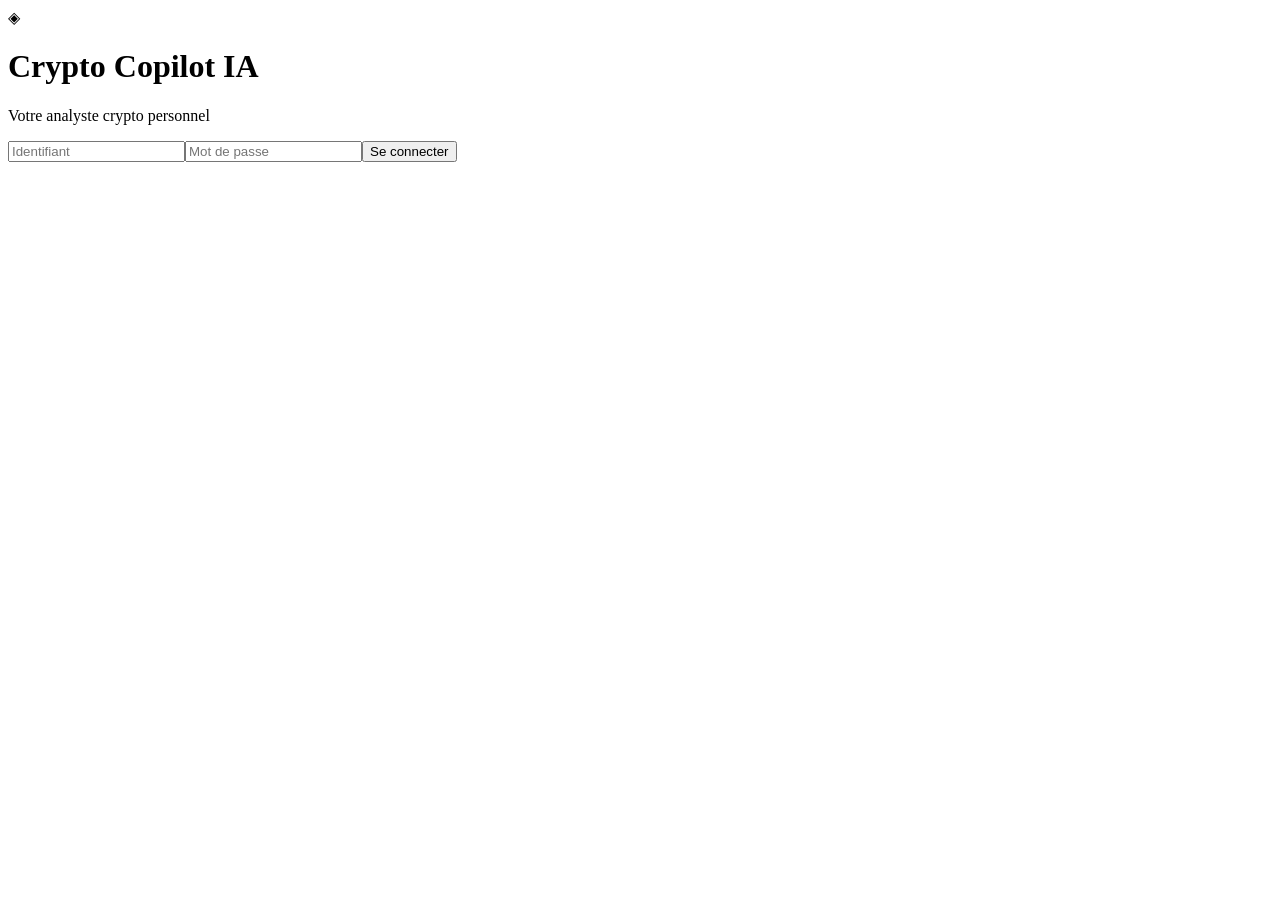
==== app/static/index.html @ a6724772 "Rename index.html to index.html" ====
<!doctype html><html lang="fr"><head><meta charset="utf-8"><meta name="viewport" content="width=device-width,initial-scale=1,viewport-fit=cover"><meta name="theme-color" content="#07111f"><link rel="manifest" href="/static/manifest.json"><title>Crypto Copilot IA</title><link rel="stylesheet" href="/static/style.css"></head><body><div id="login" class="center"><form class="login-card" id="loginForm"><div class="logo">◈</div><h1>Crypto Copilot IA</h1><p>Votre analyste crypto personnel</p><input id="user" placeholder="Identifiant" required><input id="pass" type="password" placeholder="Mot de passe" required><button>Se connecter</button><div id="loginErr" class="error"></div></form></div><div id="app" hidden><header><div><b>◈ Crypto Copilot IA</b><small>Application privée</small></div><button class="ghost" onclick="logout()">Déconnexion</button></header><nav><button class="active" data-tab="dashboard">Tableau de bord</button><button data-tab="capture">Capture TradingView</button><button data-tab="alerts">Alertes</button><button data-tab="journal">Journal</button></nav><main><section id="dashboard" class="tab active"><div class="hero"><span class="kicker">ANALYSE DU MARCHÉ</span><h2>Une décision expliquée, jamais un signal aveugle.</h2></div><div class="controls"><input id="symbol" value="BTCUSDT"><select id="interval"><option>5m</option><option selected>15m</option><option>1h</option><option>4h</option><option>1d</option></select><button onclick="runAnalysis()">Analyser</button></div><div id="loading" class="muted"></div><div id="result"></div></section><section id="capture" class="tab"><div class="panel"><h2>Analyser une capture TradingView</h2><input id="image" type="file" accept="image/png,image/jpeg,image/webp"><textarea id="question" rows="3">La bougie de confirmation est-elle validée ?</textarea><button onclick="uploadShot()">Analyser la capture</button><div id="visionResult" class="analysis-text"></div></div></section><section id="alerts" class="tab"><div class="panel"><div class="row"><h2>Alertes de confirmation</h2><button onclick="scanNow()">Vérifier maintenant</button></div><p class="muted">Notifications iPhone via Telegram.</p><div id="alertsList"></div></div></section><section id="journal" class="tab"><div class="panel"><h2>Journal de trading</h2><div id="tradesList"></div></div></section></main></div><script src="/static/app.js"></script></body></html>
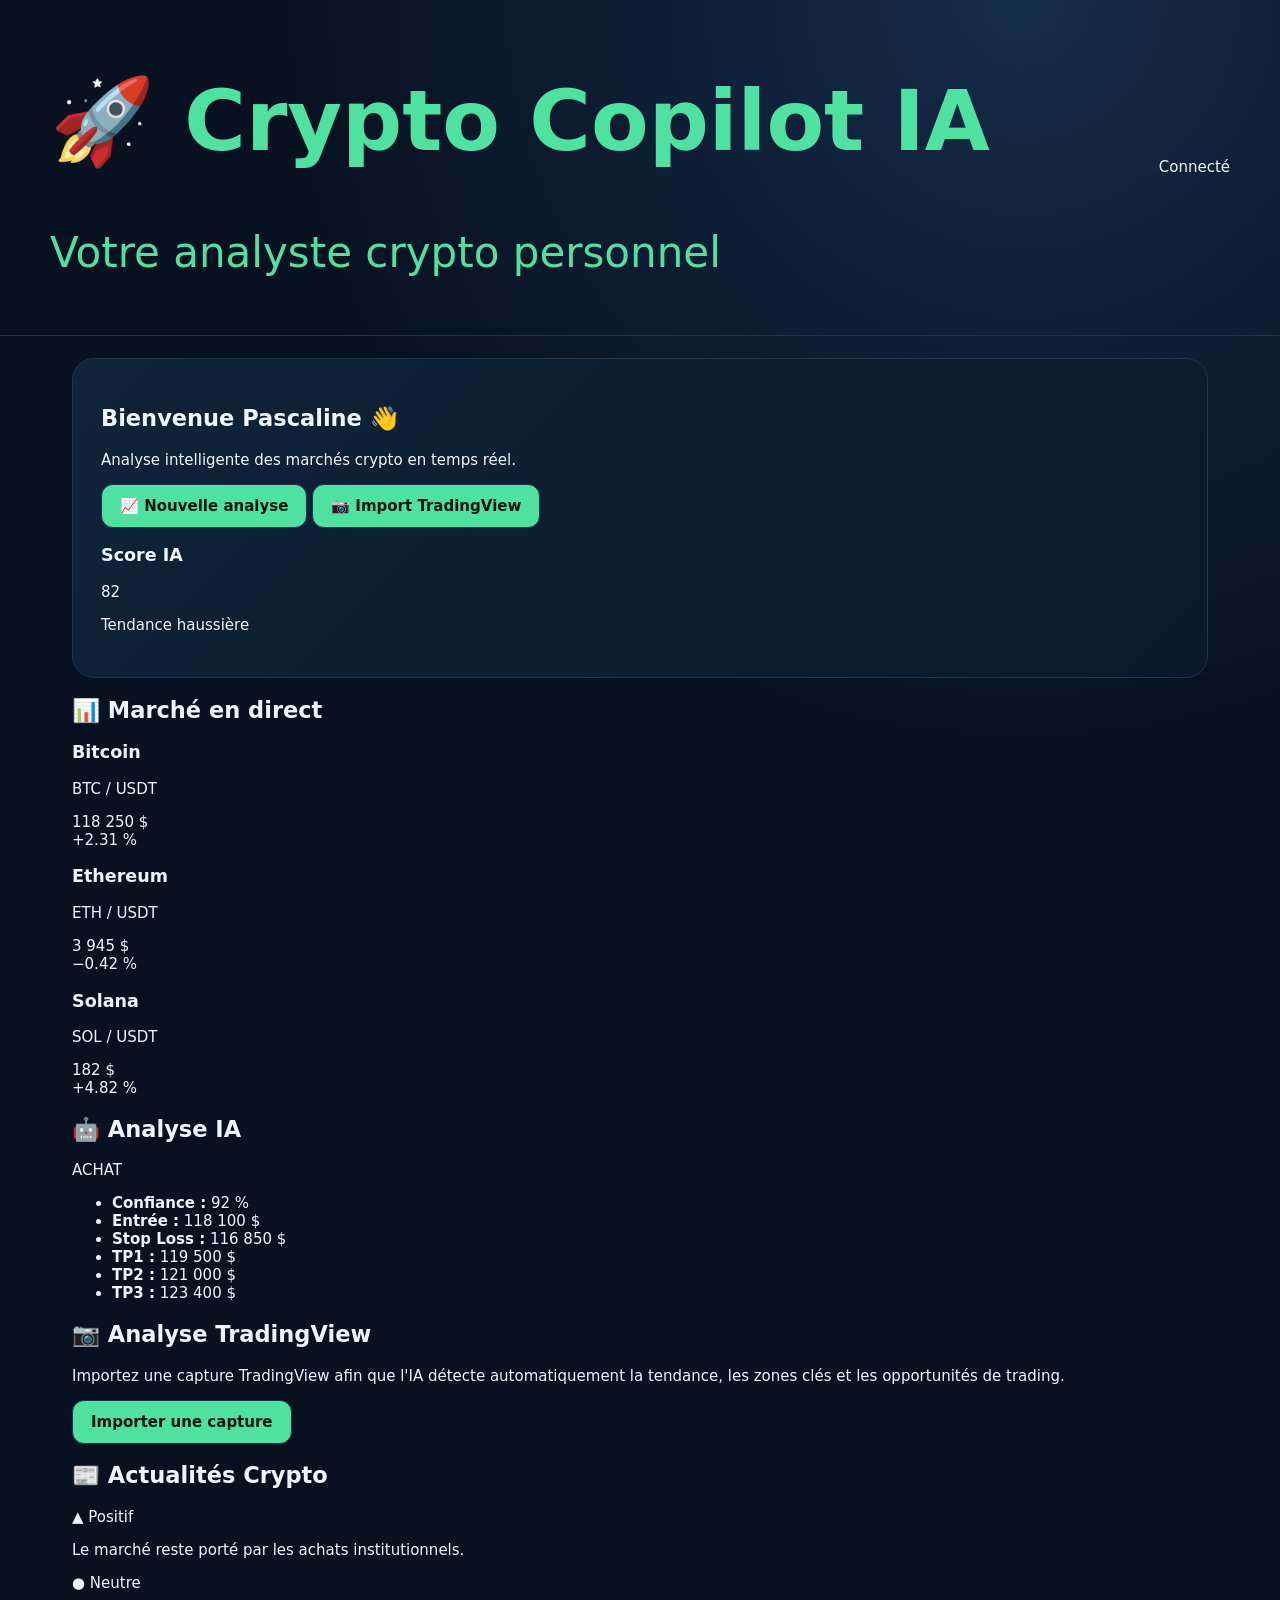
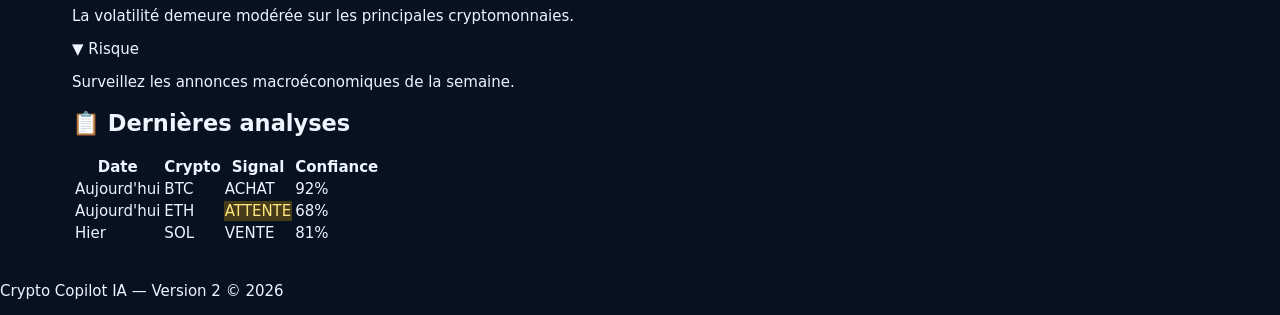
==== commit 9d41a716: "Update index.html" ====
--- a/app/static/index.html
+++ b/app/static/index.html
@@ -1 +1,315 @@
-<!doctype html><html lang="fr"><head><meta charset="utf-8"><meta name="viewport" content="width=device-width,initial-scale=1,viewport-fit=cover"><meta name="theme-color" content="#07111f"><link rel="manifest" href="/static/manifest.json"><title>Crypto Copilot IA</title><link rel="stylesheet" href="/static/style.css"></head><body><div id="login" class="center"><form class="login-card" id="loginForm"><div class="logo">◈</div><h1>Crypto Copilot IA</h1><p>Votre analyste crypto personnel</p><input id="user" placeholder="Identifiant" required><input id="pass" type="password" placeholder="Mot de passe" required><button>Se connecter</button><div id="loginErr" class="error"></div></form></div><div id="app" hidden><header><div><b>◈ Crypto Copilot IA</b><small>Application privée</small></div><button class="ghost" onclick="logout()">Déconnexion</button></header><nav><button class="active" data-tab="dashboard">Tableau de bord</button><button data-tab="capture">Capture TradingView</button><button data-tab="alerts">Alertes</button><button data-tab="journal">Journal</button></nav><main><section id="dashboard" class="tab active"><div class="hero"><span class="kicker">ANALYSE DU MARCHÉ</span><h2>Une décision expliquée, jamais un signal aveugle.</h2></div><div class="controls"><input id="symbol" value="BTCUSDT"><select id="interval"><option>5m</option><option selected>15m</option><option>1h</option><option>4h</option><option>1d</option></select><button onclick="runAnalysis()">Analyser</button></div><div id="loading" class="muted"></div><div id="result"></div></section><section id="capture" class="tab"><div class="panel"><h2>Analyser une capture TradingView</h2><input id="image" type="file" accept="image/png,image/jpeg,image/webp"><textarea id="question" rows="3">La bougie de confirmation est-elle validée ?</textarea><button onclick="uploadShot()">Analyser la capture</button><div id="visionResult" class="analysis-text"></div></div></section><section id="alerts" class="tab"><div class="panel"><div class="row"><h2>Alertes de confirmation</h2><button onclick="scanNow()">Vérifier maintenant</button></div><p class="muted">Notifications iPhone via Telegram.</p><div id="alertsList"></div></div></section><section id="journal" class="tab"><div class="panel"><h2>Journal de trading</h2><div id="tradesList"></div></div></section></main></div><script src="/static/app.js"></script></body></html>
+<!DOCTYPE html>
+<html lang="fr">
+
+<head>
+
+<meta charset="UTF-8">
+<meta name="viewport" content="width=device-width, initial-scale=1.0">
+
+<title>Crypto Copilot IA</title>
+
+<link rel="stylesheet" href="style.css">
+
+<link rel="manifest" href="manifest.json">
+
+<link rel="preconnect" href="https://fonts.googleapis.com">
+<link rel="preconnect" href="https://fonts.gstatic.com" crossorigin>
+
+<link href="https://fonts.googleapis.com/css2?family=Poppins:wght@300;400;500;600;700&display=swap" rel="stylesheet">
+
+</head>
+
+<body>
+
+<header class="topbar">
+
+<div class="logo">
+
+<h1>
+🚀 Crypto Copilot IA
+</h1>
+
+<p>
+Votre analyste crypto personnel
+</p>
+
+</div>
+
+<div class="status">
+
+<span class="online"></span>
+
+Connecté
+
+</div>
+
+</header>
+
+<main class="dashboard">
+
+<section class="hero">
+
+<div class="hero-left">
+
+<h2>
+
+Bienvenue Pascaline 👋
+
+</h2>
+
+<p>
+
+Analyse intelligente des marchés crypto en temps réel.
+
+</p>
+
+<div class="hero-buttons">
+
+<button id="analyseBtn">
+
+📈 Nouvelle analyse
+
+</button>
+
+<button id="uploadBtn">
+
+📷 Import TradingView
+
+</button>
+
+</div>
+
+</div>
+
+<div class="hero-right">
+
+<div class="score-card">
+
+<h3>
+
+Score IA
+
+</h3>
+
+<div id="score">
+
+82
+
+</div>
+
+<p>
+
+Tendance haussière
+
+</p>
+
+</div>
+
+</div>
+
+</section>
+  <section class="market-overview">
+
+<h2>
+
+📊 Marché en direct
+
+</h2>
+
+<div class="market-grid">
+
+<div class="market-card">
+
+<h3>Bitcoin</h3>
+
+<p class="symbol">BTC / USDT</p>
+
+<div class="price" id="btc-price">
+118 250 $
+</div>
+
+<div class="positive">
++2.31 %
+</div>
+
+</div>
+
+<div class="market-card">
+
+<h3>Ethereum</h3>
+
+<p class="symbol">ETH / USDT</p>
+
+<div class="price" id="eth-price">
+3 945 $
+</div>
+
+<div class="negative">
+−0.42 %
+</div>
+
+</div>
+
+<div class="market-card">
+
+<h3>Solana</h3>
+
+<p class="symbol">SOL / USDT</p>
+
+<div class="price">
+182 $
+</div>
+
+<div class="positive">
++4.82 %
+</div>
+
+</div>
+
+</div>
+
+</section>
+
+<section class="analysis-panel">
+
+<h2>
+
+🤖 Analyse IA
+
+</h2>
+
+<div class="analysis-card">
+
+<div class="signal buy">
+
+ACHAT
+
+</div>
+
+<ul>
+
+<li><strong>Confiance :</strong> 92 %</li>
+
+<li><strong>Entrée :</strong> 118 100 $</li>
+
+<li><strong>Stop Loss :</strong> 116 850 $</li>
+
+<li><strong>TP1 :</strong> 119 500 $</li>
+
+<li><strong>TP2 :</strong> 121 000 $</li>
+
+<li><strong>TP3 :</strong> 123 400 $</li>
+
+</ul>
+
+</div>
+
+</section>
+  
+  <section class="tools-section">
+
+    <div class="tool-card">
+
+        <h2>📷 Analyse TradingView</h2>
+
+        <p>
+            Importez une capture TradingView afin que l'IA détecte automatiquement
+            la tendance, les zones clés et les opportunités de trading.
+        </p>
+
+        <button id="uploadTradingView">
+            Importer une capture
+        </button>
+
+    </div>
+
+    <div class="tool-card">
+
+        <h2>📰 Actualités Crypto</h2>
+
+        <div class="news-list">
+
+            <div class="news-item">
+                <span class="news-impact positive">▲ Positif</span>
+                <p>Le marché reste porté par les achats institutionnels.</p>
+            </div>
+
+            <div class="news-item">
+                <span class="news-impact neutral">● Neutre</span>
+                <p>La volatilité demeure modérée sur les principales cryptomonnaies.</p>
+            </div>
+
+            <div class="news-item">
+                <span class="news-impact negative">▼ Risque</span>
+                <p>Surveillez les annonces macroéconomiques de la semaine.</p>
+            </div>
+
+        </div>
+
+    </div>
+
+</section>
+
+<section class="history-section">
+
+    <h2>📋 Dernières analyses</h2>
+
+    <table class="history-table">
+
+        <thead>
+
+            <tr>
+                <th>Date</th>
+                <th>Crypto</th>
+                <th>Signal</th>
+                <th>Confiance</th>
+            </tr>
+
+        </thead>
+
+        <tbody>
+
+            <tr>
+                <td>Aujourd'hui</td>
+                <td>BTC</td>
+                <td class="buy">ACHAT</td>
+                <td>92%</td>
+            </tr>
+
+            <tr>
+                <td>Aujourd'hui</td>
+                <td>ETH</td>
+                <td class="wait">ATTENTE</td>
+                <td>68%</td>
+            </tr>
+
+            <tr>
+                <td>Hier</td>
+                <td>SOL</td>
+                <td class="sell">VENTE</td>
+                <td>81%</td>
+            </tr>
+
+        </tbody>
+
+    </table>
+
+</section>
+
+</main>
+
+<footer>
+
+<p>
+
+Crypto Copilot IA — Version 2 © 2026
+
+</p>
+
+</footer>
+
+<script src="app.js"></script>
+
+</body>
+
+</html>
--- a/app/static/style.css
+++ b/app/static/style.css
@@ -0,0 +1 @@
+:root{--bg:#07111f;--panel:#0e1b2c;--text:#eef5ff;--muted:#91a4bd;--accent:#4ee1a0;--warn:#f2c94c;--bad:#ff6b7a;--line:#20344e}*{box-sizing:border-box}body{margin:0;background:radial-gradient(circle at 80% 0,#142b49,transparent 35%),var(--bg);color:var(--text);font:15px system-ui;min-height:100vh}.center{min-height:100vh;display:grid;place-items:center;padding:22px}.login-card,.panel,.card{background:#0e1b2cf5;border:1px solid var(--line);border-radius:20px;padding:22px}.login-card{width:min(420px,100%);padding:34px}.logo{font-size:42px;color:var(--accent)}input,select,textarea,button{font:inherit;border-radius:12px;border:1px solid var(--line)}input,select,textarea{width:100%;padding:13px;background:#091625;color:var(--text);margin:7px 0}button{padding:12px 18px;background:var(--accent);color:#04140d;font-weight:750;cursor:pointer}.ghost{background:transparent;color:var(--text)}.error{color:var(--bad)}header{display:flex;justify-content:space-between;align-items:center;padding:16px max(18px,calc((100% - 1180px)/2));border-bottom:1px solid var(--line)}header small{display:block;color:var(--muted)}nav{display:flex;gap:8px;overflow:auto;padding:12px max(18px,calc((100% - 1180px)/2));border-bottom:1px solid var(--line)}nav button{background:transparent;color:var(--muted);border:0;white-space:nowrap}nav button.active{background:#13243a;color:var(--text)}main{max-width:1180px;margin:auto;padding:22px}.tab{display:none}.tab.active{display:block}.hero{padding:28px;background:linear-gradient(135deg,#10233a,#0b1929);border:1px solid var(--line);border-radius:22px}.kicker{color:var(--accent);font-weight:800;letter-spacing:.14em}.controls{display:grid;grid-template-columns:1fr 130px auto;gap:10px;margin:18px 0}.grid{display:grid;grid-template-columns:repeat(4,1fr);gap:12px}.metric b{display:block;font-size:24px}.muted{color:var(--muted)}.badge{display:inline-block;border-radius:999px;padding:6px 10px;font-weight:800}.good{background:#123d2f;color:#6ff0b5}.wait{background:#453b18;color:#ffe47e}.bad{background:#461e2b;color:#ff93a0}.row{display:flex;justify-content:space-between;align-items:center;gap:12px}.plan{display:grid;grid-template-columns:repeat(5,1fr);gap:10px}.level,.item{padding:12px;background:#091625;border-radius:12px}.item{margin:8px 0;border-left:3px solid var(--accent)}.analysis-text{white-space:pre-wrap;line-height:1.65;margin-top:18px}@media(max-width:760px){.controls{grid-template-columns:1fr 100px}.controls button{grid-column:1/-1}.grid{grid-template-columns:1fr 1fr}.plan{grid-template-columns:1fr 1fr}main{padding:16px}}
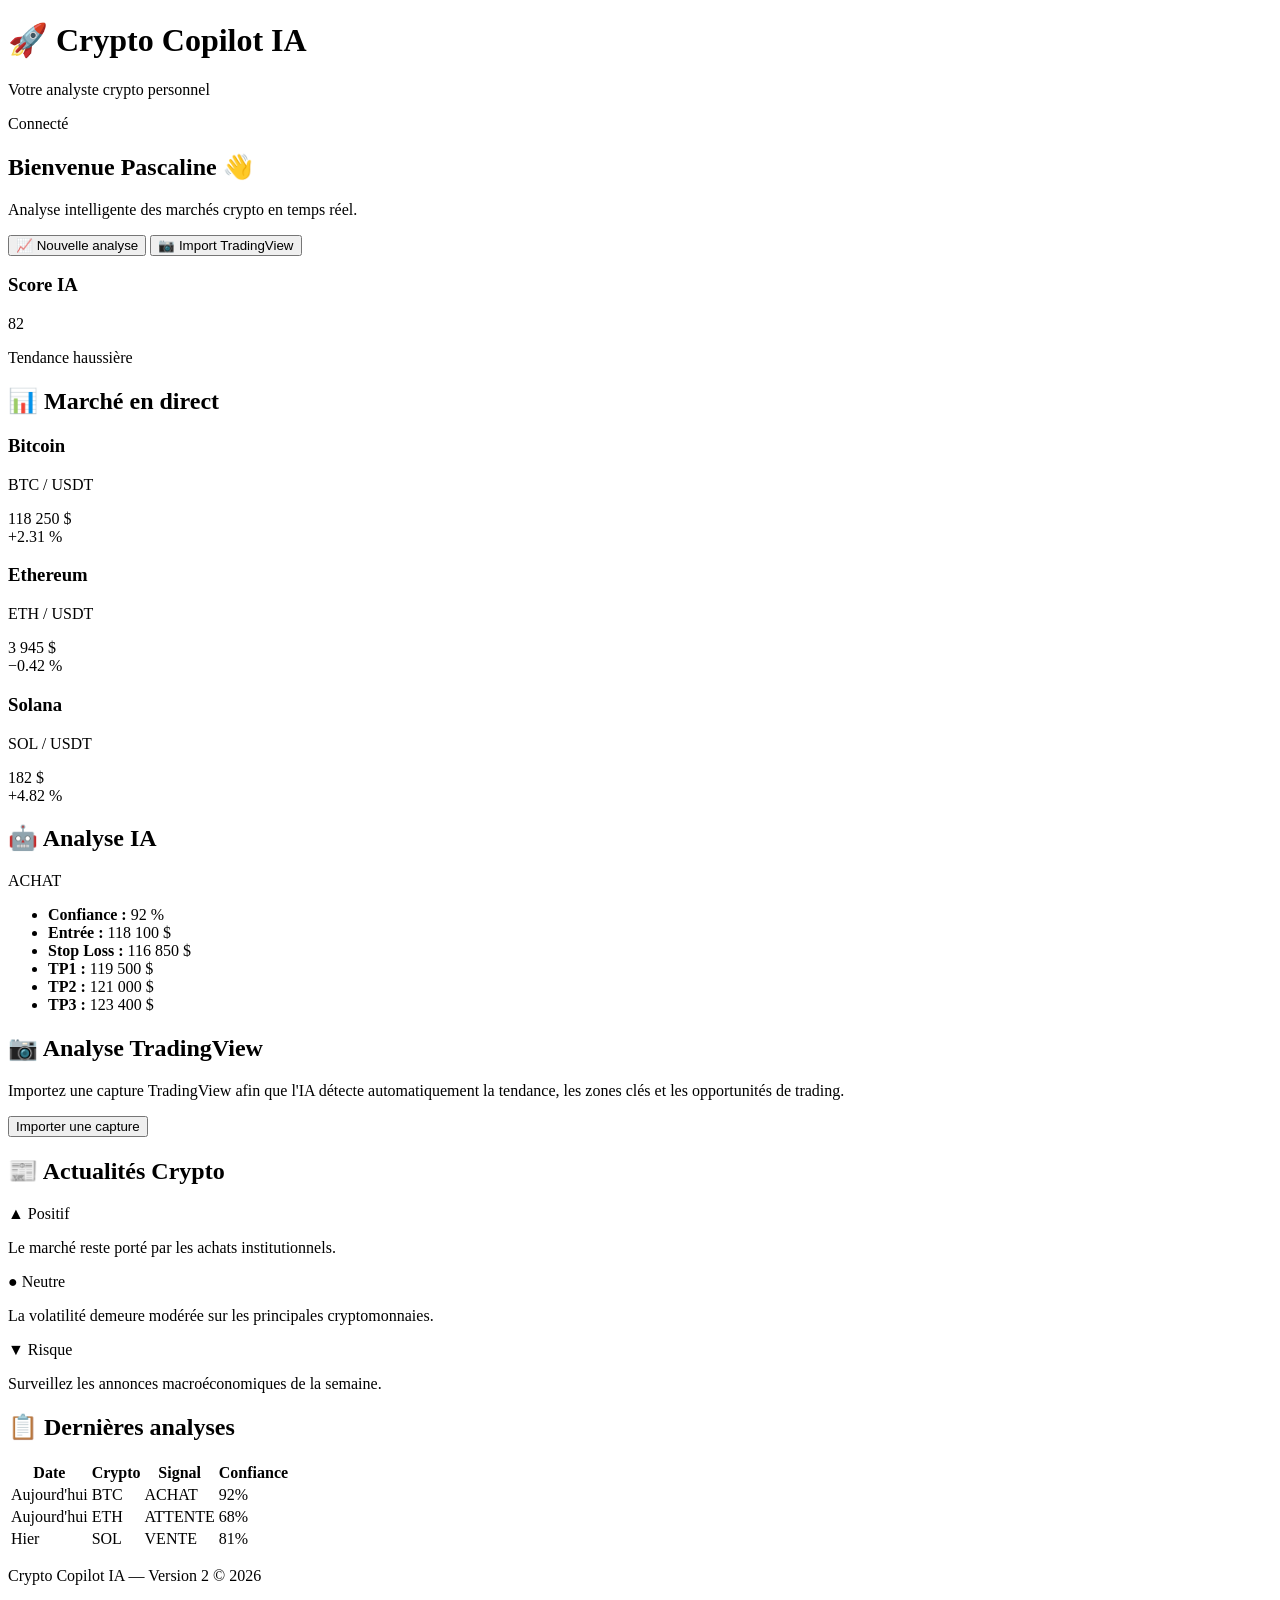
==== commit 3aafb1b1: "Update index.html" ====
--- a/app/static/index.html
+++ b/app/static/index.html
@@ -8,9 +8,8 @@
 
 <title>Crypto Copilot IA</title>
 
-<link rel="stylesheet" href="style.css">
-
-<link rel="manifest" href="manifest.json">
+<link rel="stylesheet" href="/static/style.css">
+<link rel="manifest" href="/static/manifest.json">
 
 <link rel="preconnect" href="https://fonts.googleapis.com">
 <link rel="preconnect" href="https://fonts.gstatic.com" crossorigin>
@@ -308,7 +307,7 @@
 
 </footer>
 
-<script src="app.js"></script>
+<script src="/static/app.js"></script>
 
 </body>
 
